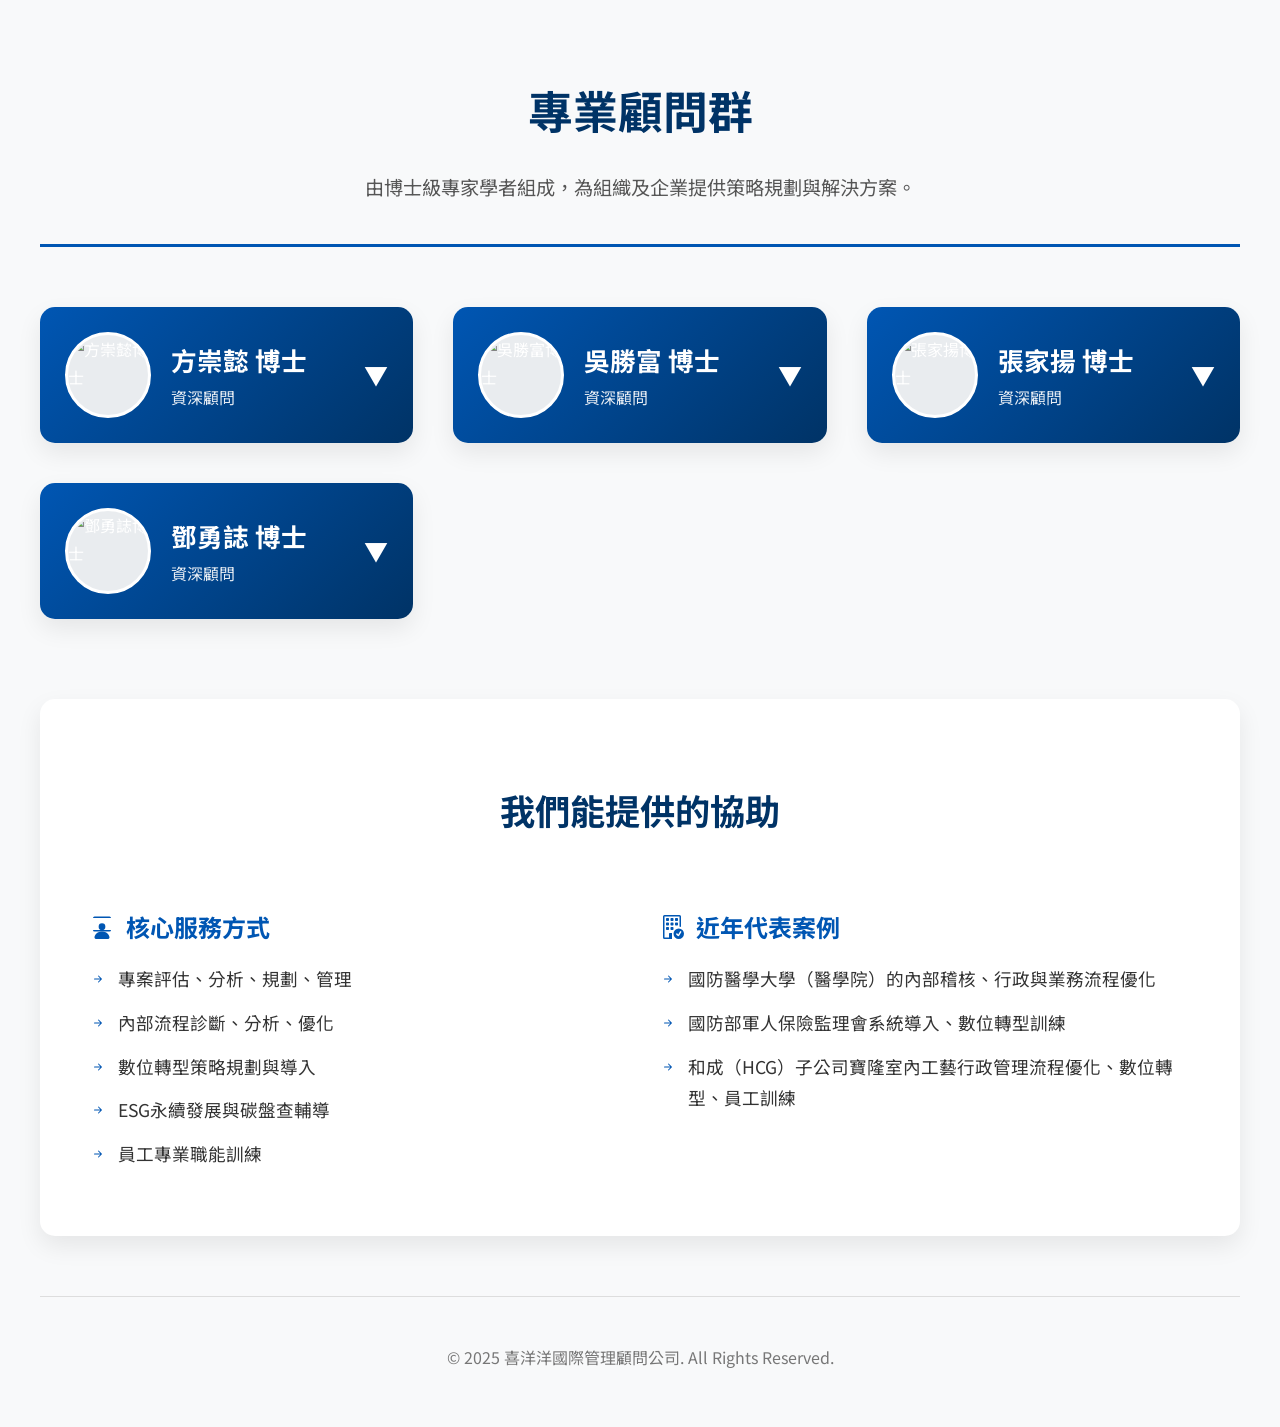
==== 喜洋洋顧問介紹.html @ e704289d "Update 喜洋洋顧問介紹.html" ====
<!DOCTYPE html>
<html lang="zh-TW">
<head>
    <meta charset="UTF-8">
    <meta name="viewport" content="width=device-width, initial-scale=1.0">
    <title>喜洋洋國際管理顧問</title>
    <style>
        @import url('https://fonts.googleapis.com/css2?family=Noto+Sans+TC:wght@400;500;700&display=swap');

        body {
            font-family: 'Noto Sans TC', sans-serif;
            background-color: #f8f9fa;
            color: #333;
            margin: 0;
            padding: 0;
            line-height: 1.8;
        }

        .container {
            max-width: 1200px;
            margin: 0 auto;
            padding: 40px 20px;
        }

        .header {
            text-align: center;
            margin-bottom: 60px;
            padding-bottom: 20px;
            border-bottom: 3px solid #0056b3;
        }

        .header h1 {
            font-size: 2.8em;
            color: #003366;
            margin-bottom: 10px;
            font-weight: 700;
        }

        .header p {
            font-size: 1.2em;
            color: #555;
        }

        .consultant-grid {
            display: grid;
            grid-template-columns: repeat(auto-fit, minmax(320px, 1fr));
            gap: 40px;
            margin-bottom: 80px;
        }

        .consultant-card {
            background-color: #ffffff;
            border-radius: 15px;
            box-shadow: 0 10px 25px rgba(0, 0, 0, 0.08);
            overflow: hidden;
            transition: transform 0.3s ease, box-shadow 0.3s ease;
            cursor: pointer;
        }

        .consultant-card:hover {
            transform: translateY(-10px);
            box-shadow: 0 15px 35px rgba(0, 86, 179, 0.15);
        }

        .card-header {
            display: flex;
            align-items: center;
            padding: 25px;
            background: linear-gradient(135deg, #0056b3, #003366);
            color: white;
        }

        .consultant-photo {
            width: 80px;
            height: 80px;
            border-radius: 50%;
            border: 3px solid white;
            margin-right: 20px;
            object-fit: cover;
            background-color: #e9ecef; /* Placeholder color */
        }

        .consultant-info h2 {
            margin: 0;
            font-size: 1.6em;
            font-weight: 700;
        }

        .consultant-info p {
            margin: 0;
            font-size: 1em;
            opacity: 0.9;
        }
        
        .arrow-icon {
            margin-left: auto;
            font-size: 1.5em;
            transition: transform 0.4s ease;
        }

        .consultant-card.open .arrow-icon {
            transform: rotate(180deg);
        }

        .card-body {
            max-height: 0;
            overflow: hidden;
            transition: max-height 0.7s ease-out, padding 0.7s ease-out;
            padding: 0 30px;
        }
        
        .consultant-card.open .card-body {
             max-height: 2000px; /* Adjust as needed */
             padding: 25px 30px;
        }

        .card-body h3 {
            font-size: 1.3em;
            color: #0056b3;
            border-left: 4px solid #0056b3;
            padding-left: 15px;
            margin-top: 0;
            margin-bottom: 15px;
        }

        .card-body ul {
            list-style-type: none;
            padding-left: 0;
            margin-bottom: 25px;
        }

        .card-body ul li {
            background: url('data:image/svg+xml;charset=UTF-8,<svg xmlns="http://www.w3.org/2000/svg" width="16" height="16" fill="%230056b3" class="bi bi-check-circle-fill" viewBox="0 0 16 16"><path d="M16 8A8 8 0 1 1 0 8a8 8 0 0 1 16 0zm-3.97-3.03a.75.75 0 0 0-1.08.022L7.477 9.417 5.384 7.323a.75.75 0 0 0-1.06 1.06L6.97 11.03a.75.75 0 0 0 1.079-.02l3.992-4.99a.75.75 0 0 0-.01-1.05z"/></svg>') no-repeat left center;
            padding-left: 25px;
            margin-bottom: 10px;
            font-size: 1em;
        }

        .expertise-pills {
            display: flex;
            flex-wrap: wrap;
            gap: 10px;
            padding-left: 0;
        }

        .expertise-pills li {
            background-color: #e7f0ff;
            color: #0056b3;
            padding: 8px 15px;
            border-radius: 20px;
            font-size: 0.9em;
            font-weight: 500;
        }

        .section {
            background-color: #ffffff;
            padding: 50px;
            border-radius: 15px;
            box-shadow: 0 10px 25px rgba(0, 0, 0, 0.08);
        }
        
        .section h2 {
            text-align: center;
            font-size: 2.2em;
            color: #003366;
            margin-bottom: 40px;
        }

        .section-content {
            display: flex;
            gap: 40px;
            flex-wrap: wrap;
        }

        .section-item {
            flex: 1;
            min-width: 300px;
        }

        .section-item h3 {
            font-size: 1.5em;
            color: #0056b3;
            margin-bottom: 15px;
            display: flex;
            align-items: center;
        }

        .section-item h3::before {
            content: '';
            display: inline-block;
            width: 24px;
            height: 24px;
            margin-right: 12px;
            background-size: contain;
        }
        
        h3.assist::before {
             background-image: url('data:image/svg+xml;charset=UTF-8,<svg xmlns="http://www.w3.org/2000/svg" width="24" height="24" fill="%230056b3" class="bi bi-person-workspace" viewBox="0 0 16 16"><path d="M4 16s-1 0-1-1 1-4 5-4 5 3 5 4-1 1-1 1H4Zm4-5.947a2.25 2.25 0 1 0 0-4.5 2.25 2.25 0 0 0 0 4.5Z"/><path d="M13 1a1 1 0 0 1 1 1v8a1 1 0 0 1-1 1H3a1 1 0 0 1-1-1V2a1 1 0 0 1 1-1h10ZM2 2v8h12V2H2Z"/></svg>');
        }
        
        h3.cases::before {
             background-image: url('data:image/svg+xml;charset=UTF-8,<svg xmlns="http://www.w3.org/2000/svg" width="24" height="24" fill="%230056b3" class="bi bi-building-check" viewBox="0 0 16 16"><path d="M12.5 16a3.5 3.5 0 1 0 0-7 3.5 3.5 0 0 0 0 7Zm1.679-4.493-1.335 2.226a.75.75 0 0 1-1.174.144l-.774-.773a.5.5 0 0 1 .708-.708l.547.548 1.17-1.951a.5.5 0 1 1 .858.514Z"/><path d="M2 1a1 1 0 0 1 1-1h10a1 1 0 0 1 1 1v6.5a.5.5 0 0 1-1 0V1H3v14h3v-2.5a.5.5 0 0 1 .5-.5H8v4H3a1 1 0 0 1-1-1V1Z"/><path d="M4.5 2a.5.5 0 0 0-.5.5v1a.5.5 0 0 0 .5.5h1a.5.5 0 0 0 .5-.5v-1a.5.5 0 0 0-.5-.5h-1Zm3 0a.5.5 0 0 0-.5.5v1a.5.5 0 0 0 .5.5h1a.5.5 0 0 0 .5-.5v-1a.5.5 0 0 0-.5-.5h-1Zm3 0a.5.5 0 0 0-.5.5v1a.5.5 0 0 0 .5.5h1a.5.5 0 0 0 .5-.5v-1a.5.5 0 0 0-.5-.5h-1Zm-6 3a.5.5 0 0 0-.5.5v1a.5.5 0 0 0 .5.5h1a.5.5 0 0 0 .5-.5v-1a.5.5 0 0 0-.5-.5h-1Zm3 0a.5.5 0 0 0-.5.5v1a.5.5 0 0 0 .5.5h1a.5.5 0 0 0 .5-.5v-1a.5.5 0 0 0-.5-.5h-1Zm3 0a.5.5 0 0 0-.5.5v1a.5.5 0 0 0 .5.5h1a.5.5 0 0 0 .5-.5v-1a.5.5 0 0 0-.5-.5h-1Zm-6 3a.5.5 0 0 0-.5.5v1a.5.5 0 0 0 .5.5h1a.5.5 0 0 0 .5-.5v-1a.5.5 0 0 0-.5-.5h-1Zm3 0a.5.5 0 0 0-.5.5v1a.5.5 0 0 0 .5.5h1a.5.5 0 0 0 .5-.5v-1a.5.5 0 0 0-.5-.5h-1Z"/></svg>');
        }

        .section-item ul {
            list-style: none;
            padding-left: 0;
            margin-top: 0;
        }

        .section-item ul li {
            background: url('data:image/svg+xml;charset=UTF-8,<svg xmlns="http://www.w3.org/2000/svg" width="16" height="16" fill="%230056b3" class="bi bi-arrow-right-short" viewBox="0 0 16 16"><path fill-rule="evenodd" d="M4 8a.5.5 0 0 1 .5-.5h5.793L8.146 5.354a.5.5 0 1 1 .708-.708l3 3a.5.5 0 0 1 0 .708l-3 3a.5.5 0 0 1-.708-.708L10.293 8.5H4.5A.5.5 0 0 1 4 8z"/></svg>') no-repeat left 8px;
            padding-left: 28px;
            margin-bottom: 12px;
            font-size: 1.1em;
        }

        .footer {
            text-align: center;
            margin-top: 60px;
            padding-top: 30px;
            border-top: 1px solid #ddd;
            color: #777;
        }

    </style>
</head>
<body>

    <div class="container">

        <header class="header">
            <h1>專業顧問群</h1>
            <p>由博士級專家學者組成，為組織及企業提供策略規劃與解決方案。</p>
        </header>

        <div class="consultant-grid">

            <!-- 方崇懿博士 -->
            <div class="consultant-card" id="consultant1">
                <div class="card-header">
                    <img src="https://i.pravatar.cc/80?u=fang" alt="方崇懿博士" class="consultant-photo">
                    <div class="consultant-info">
                        <h2>方崇懿 博士</h2>
                        <p>資深顧問</p>
                    </div>
                    <div class="arrow-icon">&#9660;</div>
                </div>
                <div class="card-body">
                    <h3>學歷</h3>
                    <ul>
                        <li>國立台灣科技大學財務金融研究所博士</li>
                    </ul>
                    <h3>現職</h3>
                    <ul>
                        <li>喜洋洋國際管理顧問公司資深顧問</li>
                        <li>國防醫學院校務基金稽核委員會稽核委員/召集人</li>
                        <li>中華決策科學學會秘書長</li>
                        <li>彩券永續發展協會副秘書長</li>
                        <li>彩券永續發展研究院執行長</li>
                        <li>國防部軍人保險監理會財務研究小組顧問</li>
                        <li>國防大學財務管理學系兼任副教授</li>
                        <li>國防工業發展基金會列管軍品廠商資格級別認證評鑑委員</li>
                    </ul>
                    <h3>經歷</h3>
                    <ul>
                        <li>國防大學財務管理學系專任助理教授、專任副教授</li>
                        <li>國防部軍人保險監理會財務研究小組</li>
                        <li>台灣科技大學台灣彩券與博彩研究中心研究員</li>
                        
                    </ul>
                    <h3>專長領域</h3>
                    <ul class="expertise-pills">
                        <li>財務資源管理</li>
                        <li>政府會計審計</li>
                        <li>運動彩券政策與制度研究</li>
                        <li>系統動態學建模與政策分析</li>
                        <li>AI應用規劃</li>
                        <li>Google 數位人才探索計畫 資格認證 Digital Marketing and Analytics、Google Cloud Computing Foundations
Generative Al for Developers</li>
                    </ul>
                </div>
            </div>

            <!-- 吳勝富博士 -->
            <div class="consultant-card" id="consultant2">
                <div class="card-header">
                    <img src="https://i.pravatar.cc/80?u=wu" alt="吳勝富博士" class="consultant-photo">
                    <div class="consultant-info">
                        <h2>吳勝富 博士</h2>
                        <p>資深顧問</p>
                    </div>
                     <div class="arrow-icon">&#9660;</div>
                </div>
                <div class="card-body">
                    <h3>學歷</h3>
                    <ul>
                        <li>國立臺北科技大學工商管理研究所博士</li>
                    </ul>
                    <h3>現職</h3>
                    <ul>
                        <li>喜洋洋國際管理顧問公司資深顧問</li>
                        <li>國防醫學院校務基金稽核委員會稽核委員</li>
                        <li>國防部軍人保險監理會財務研究小組顧問</li>
                        <li>文化大學國企系兼任副教授</li>
                        <li>上市上櫃董事、監察人及公司治理主管進修課程講師</li>
                    <h3>經歷</h3>
                    <ul>
                        <li>國防大學財務管理學系專任講師、專任助理教授、專任副教授</li>
                        <li>致理科技大學會資系兼任副教授</li>
                        <li>彩券永續發展研究院永續長</li>
                        <li>國防部軍人保險監理會財務研究小組</li>
                        <li>國防大學財務管理學系兼任副教授</li>
                        <li>勞動力發展署提升勞工自主學習計畫-ESG永續經營碳盤查實務訓練班 課程講師</li>
                   </ul>
                    <h3>專業證照</h3>
                    <ul>
                        <li>IPMA Level B 國際專案管理師</li>
                        <li>ICAEA國際ERP電腦稽核師(CEAP)</li>
                        <li>經濟部iPAS淨零碳規劃管理師(初級)</li>
                        <li>AFNOR ISO 14064-1: 2018主導查證員</li>
                        <li>AFNOR ISO 14067: 2018主導查證員</li>
                        <li>TUV NORD ESG 永續報告書訓練(GRI2021/SASB/TCFD standards)</li>
                    </ul>
                    <h3>專長領域</h3>
                    <ul class="expertise-pills">
                        <li>ESG永續議題</li>
                        <li>公司治理</li>
                        <li>國防財務管理</li>
                        <li>電腦稽核</li>
                    </ul>
                </div>
            </div>

            <!-- 張家揚博士 -->
            <div class="consultant-card" id="consultant3">
                <div class="card-header">
                    <img src="https://i.pravatar.cc/80?u=chang" alt="張家揚博士" class="consultant-photo">
                    <div class="consultant-info">
                        <h2>張家揚 博士</h2>
                        <p>資深顧問</p>
                    </div>
                     <div class="arrow-icon">&#9660;</div>
                </div>
                <div class="card-body">
                    <h3>學歷</h3>
                    <ul>
                        <li>國立臺灣科技大學博士</li>
                    </ul>
                    <h3>現職</h3>
                    <ul>
                        <li>喜洋洋國際管理顧問公司資深顧問</li>
                        <li>彩券永續發展研究院營運長</li>
                        <li>中華決策科學學會副秘書長</li>
                    </ul>
                    <h3>經歷</h3>
                    <ul>
                        <li>國立臺灣科技大學台灣彩券與博彩研究中心研究員</li>
                        <li>中華決策科學學會副秘書長</li>
                    </ul>
                    <h3>專業證照</h3>
                    <ul>
                        <li>中華專案管理學會專案助理證書</li>
                        <li>行政院公共工程委員會採購專業人員基礎訓練及格證書</li>
                        <li>財政部促參專業式教育訓練結訓證明書</li>
                    </ul>
                    <h3>專長領域</h3>
                    <ul class="expertise-pills">
                        <li>專案管理</li>
                        <li>策略管理</li>
                    </ul>
                </div>
            </div>
            
            <!-- 鄧勇誌博士 -->
            <div class="consultant-card" id="consultant4">
                <div class="card-header">
                    <img src="https://i.pravatar.cc/80?u=deng" alt="鄧勇誌博士" class="consultant-photo">
                    <div class="consultant-info">
                        <h2>鄧勇誌 博士</h2>
                        <p>資深顧問</p>
                    </div>
                     <div class="arrow-icon">&#9660;</div>
                </div>
                <div class="card-body">
                     <h3>學歷</h3>
                    <ul>
                        <li>國立臺北科技大學管理博士</li>
                    </ul>
                    <h3>現職</h3>
                    <ul>
                        <li>國防醫學大學校務基金稽核</li>
                        <li>彩券永續發展研究院數位長</li>
                        <li>國防大學財務管理學系兼任助理教授</li>
                        <li>明新科技大學工業工程管理系兼任助理教授</li>
                        <li>台北市員林高中校友會青年委員會主委</li>
                        <li>國防工業發展基金會列管軍品廠商資格級別認證評鑑委員</li>
                        <li>IPMA國際專案管理師(Level-B)</li>
                        <li>Google 數位人才探索計畫 資格認證 (Digital Marketing and Analytics, Google Cloud Computing Foundations, Generative Al for Developers)</li>
                    </ul>
                    <h3>專長領域</h3>
                    <ul class="expertise-pills">
                        <li>專案管理</li>
                        <li>數位轉型</li>
                        <li>流程優化</li>
                        <li>數據分析</li>
                    </ul>
                </div>
            </div>

        </div>

        <section class="section">
            <h2>我們能提供的協助</h2>
            <div class="section-content">
                <div class="section-item">
                    <h3 class="assist">核心服務方式</h3>
                    <ul>
                        <li>專案評估、分析、規劃、管理</li>
                        <li>內部流程診斷、分析、優化</li>
                        <li>數位轉型策略規劃與導入</li>
                        <li>ESG永續發展與碳盤查輔導</li>
                        <li>員工專業職能訓練</li>
                    </ul>
                </div>
                <div class="section-item">
                    <h3 class="cases">近年代表案例</h3>
                    <ul>
                        <li>國防醫學大學（醫學院）的內部稽核、行政與業務流程優化</li>
                        <li>國防部軍人保險監理會系統導入、數位轉型訓練</li>
                        <li>和成（HCG）子公司寶隆室內工藝行政管理流程優化、數位轉型、員工訓練</li>
                    </ul>
                </div>
            </div>
        </section>

        <footer class="footer">
            <p>&copy; 2025 喜洋洋國際管理顧問公司. All Rights Reserved.</p>
        </footer>

    </div>

    <script>
        document.addEventListener('DOMContentLoaded', function () {
            const cards = document.querySelectorAll('.consultant-card');
            
            cards.forEach(card => {
                card.addEventListener('click', function() {
                    // Close all other open cards
                    cards.forEach(otherCard => {
                        if (otherCard !== this && otherCard.classList.contains('open')) {
                            otherCard.classList.remove('open');
                        }
                    });
                    // Toggle the clicked card
                    this.classList.toggle('open');
                });
            });
        });
    </script>

</body>
</html>
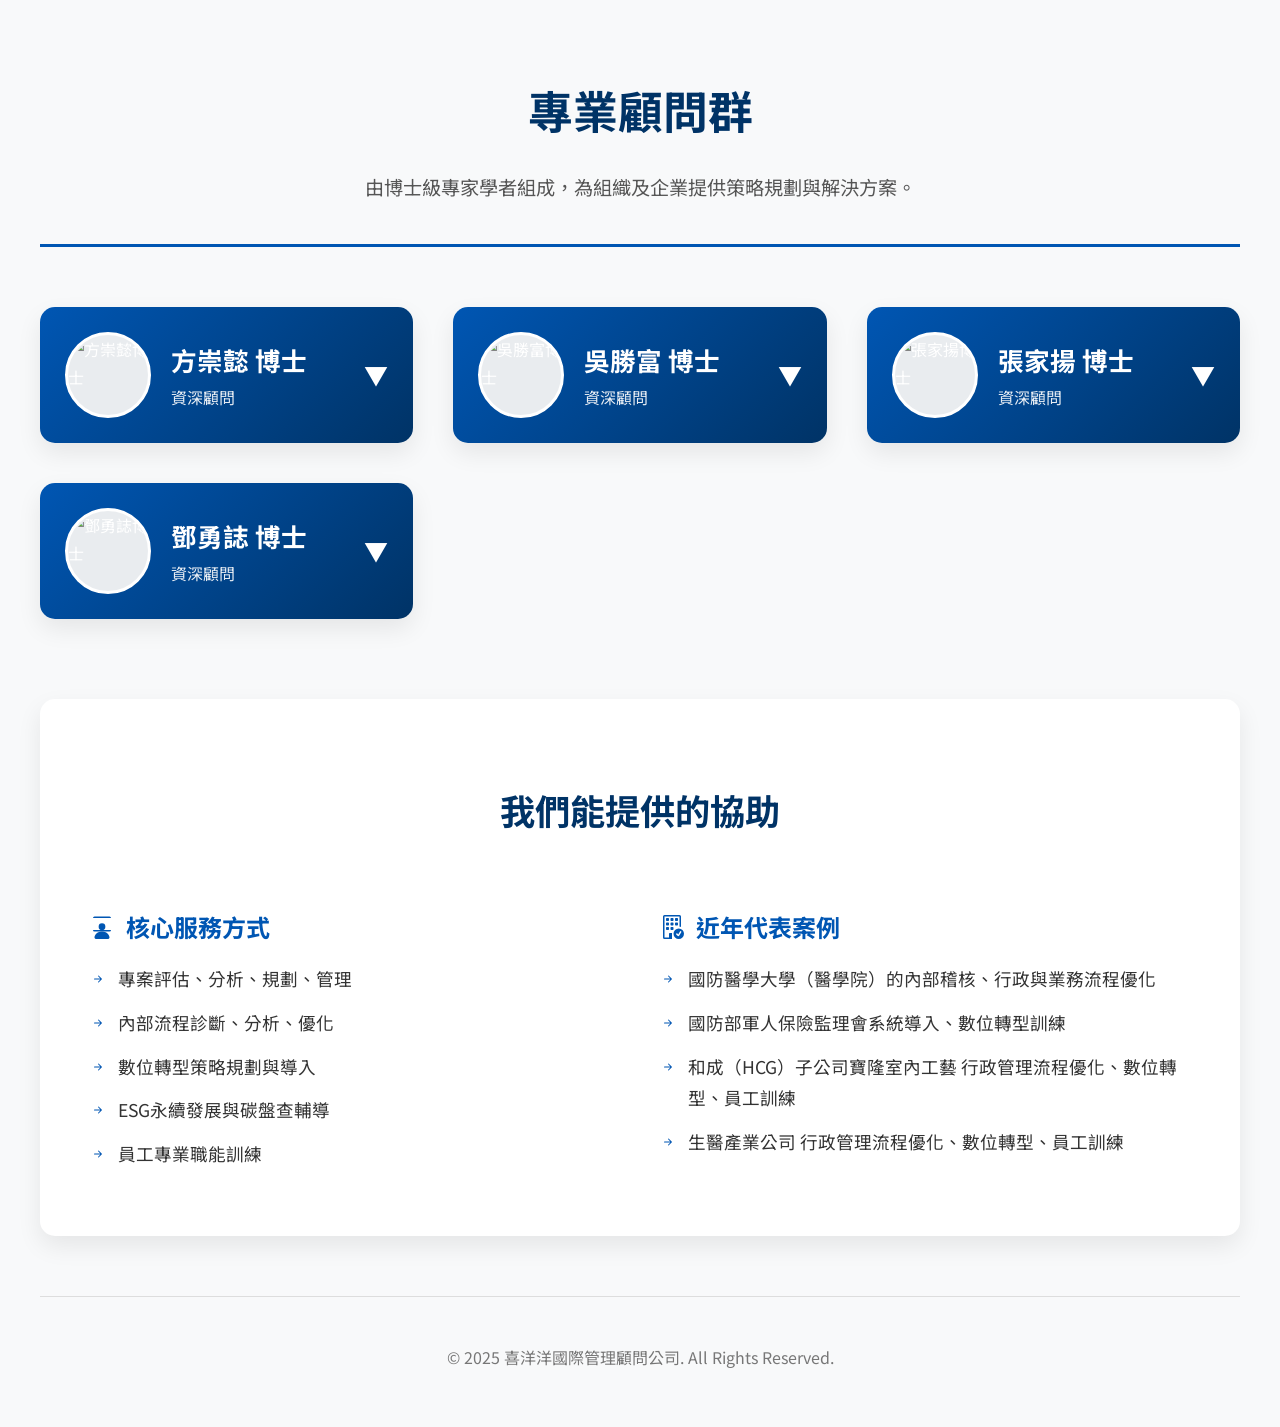
==== commit 68bcaa2e: "Update 喜洋洋顧問介紹.html" ====
--- a/喜洋洋顧問介紹.html
+++ b/喜洋洋顧問介紹.html
@@ -428,7 +428,8 @@
                     <ul>
                         <li>國防醫學大學（醫學院）的內部稽核、行政與業務流程優化</li>
                         <li>國防部軍人保險監理會系統導入、數位轉型訓練</li>
-                        <li>和成（HCG）子公司寶隆室內工藝行政管理流程優化、數位轉型、員工訓練</li>
+                        <li>和成（HCG）子公司寶隆室內工藝 行政管理流程優化、數位轉型、員工訓練</li>
+                        <li>生醫產業公司 行政管理流程優化、數位轉型、員工訓練</li>
                     </ul>
                 </div>
             </div>
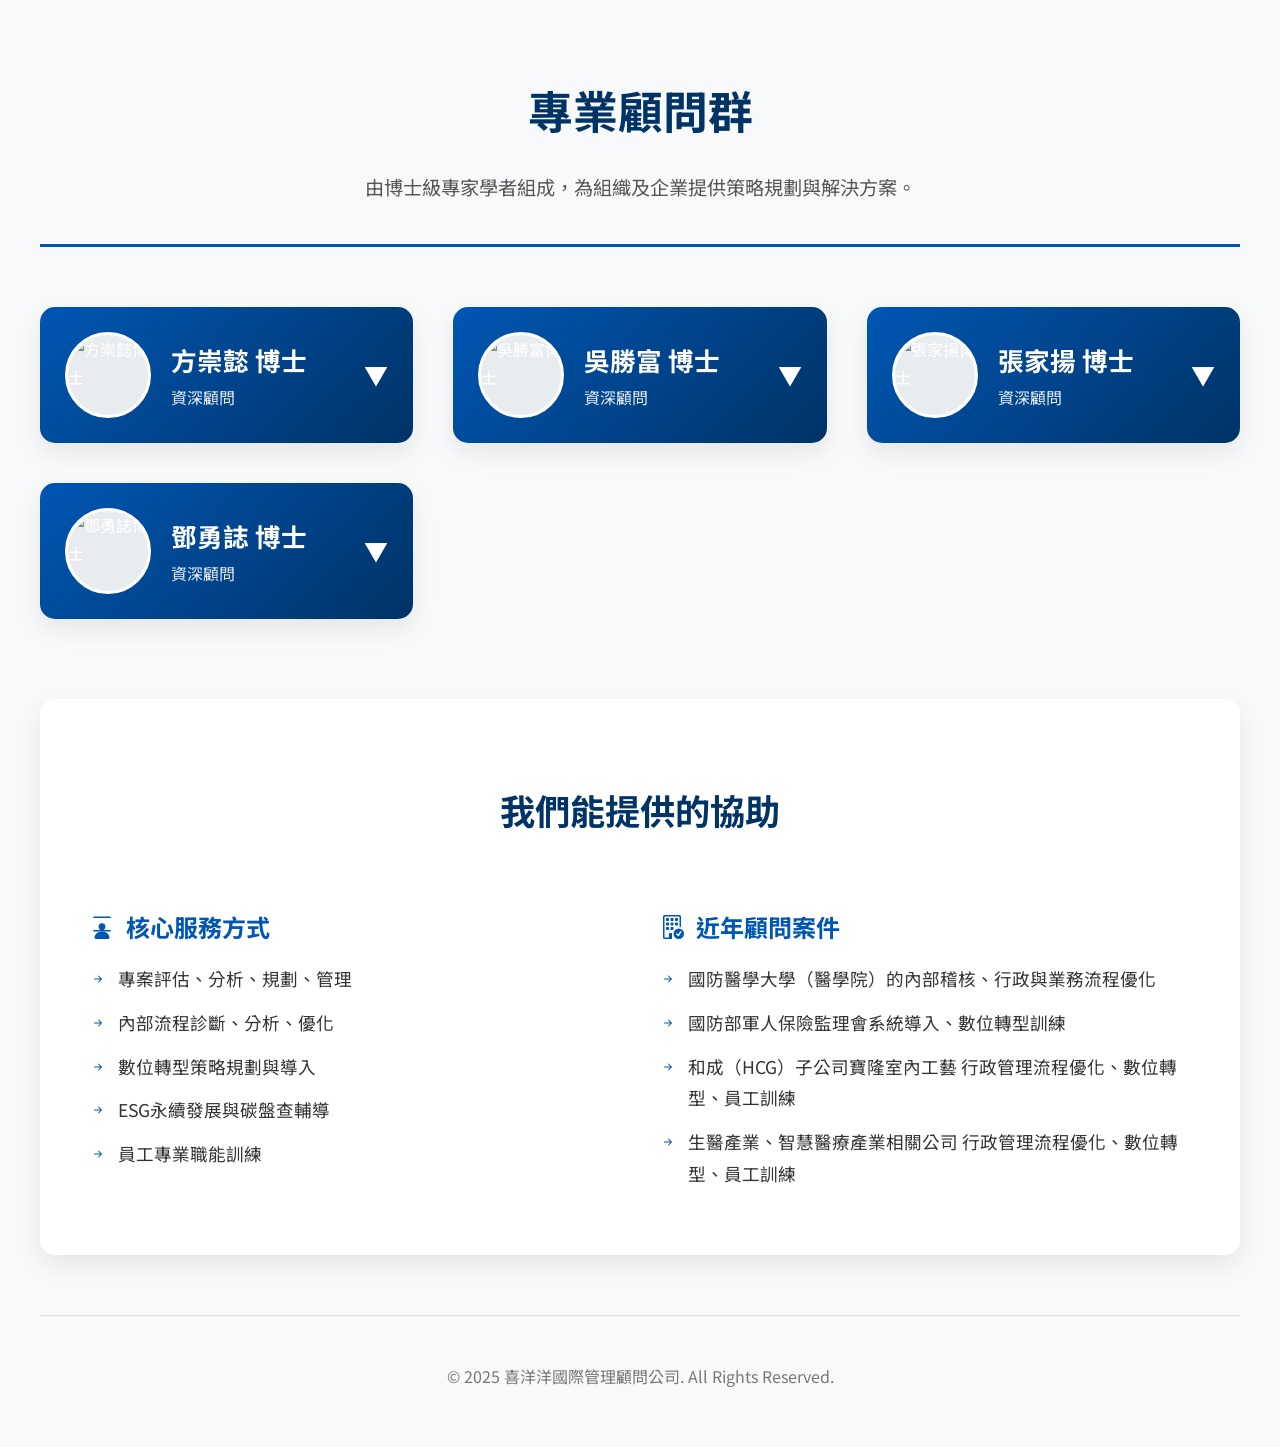
==== commit f7551417: "Update 喜洋洋顧問介紹.html" ====
--- a/喜洋洋顧問介紹.html
+++ b/喜洋洋顧問介紹.html
@@ -424,12 +424,12 @@
                     </ul>
                 </div>
                 <div class="section-item">
-                    <h3 class="cases">近年代表案例</h3>
+                    <h3 class="cases">近年顧問案件</h3>
                     <ul>
                         <li>國防醫學大學（醫學院）的內部稽核、行政與業務流程優化</li>
                         <li>國防部軍人保險監理會系統導入、數位轉型訓練</li>
                         <li>和成（HCG）子公司寶隆室內工藝 行政管理流程優化、數位轉型、員工訓練</li>
-                        <li>生醫產業公司 行政管理流程優化、數位轉型、員工訓練</li>
+                        <li>生醫產業、智慧醫療產業相關公司 行政管理流程優化、數位轉型、員工訓練</li>
                     </ul>
                 </div>
             </div>
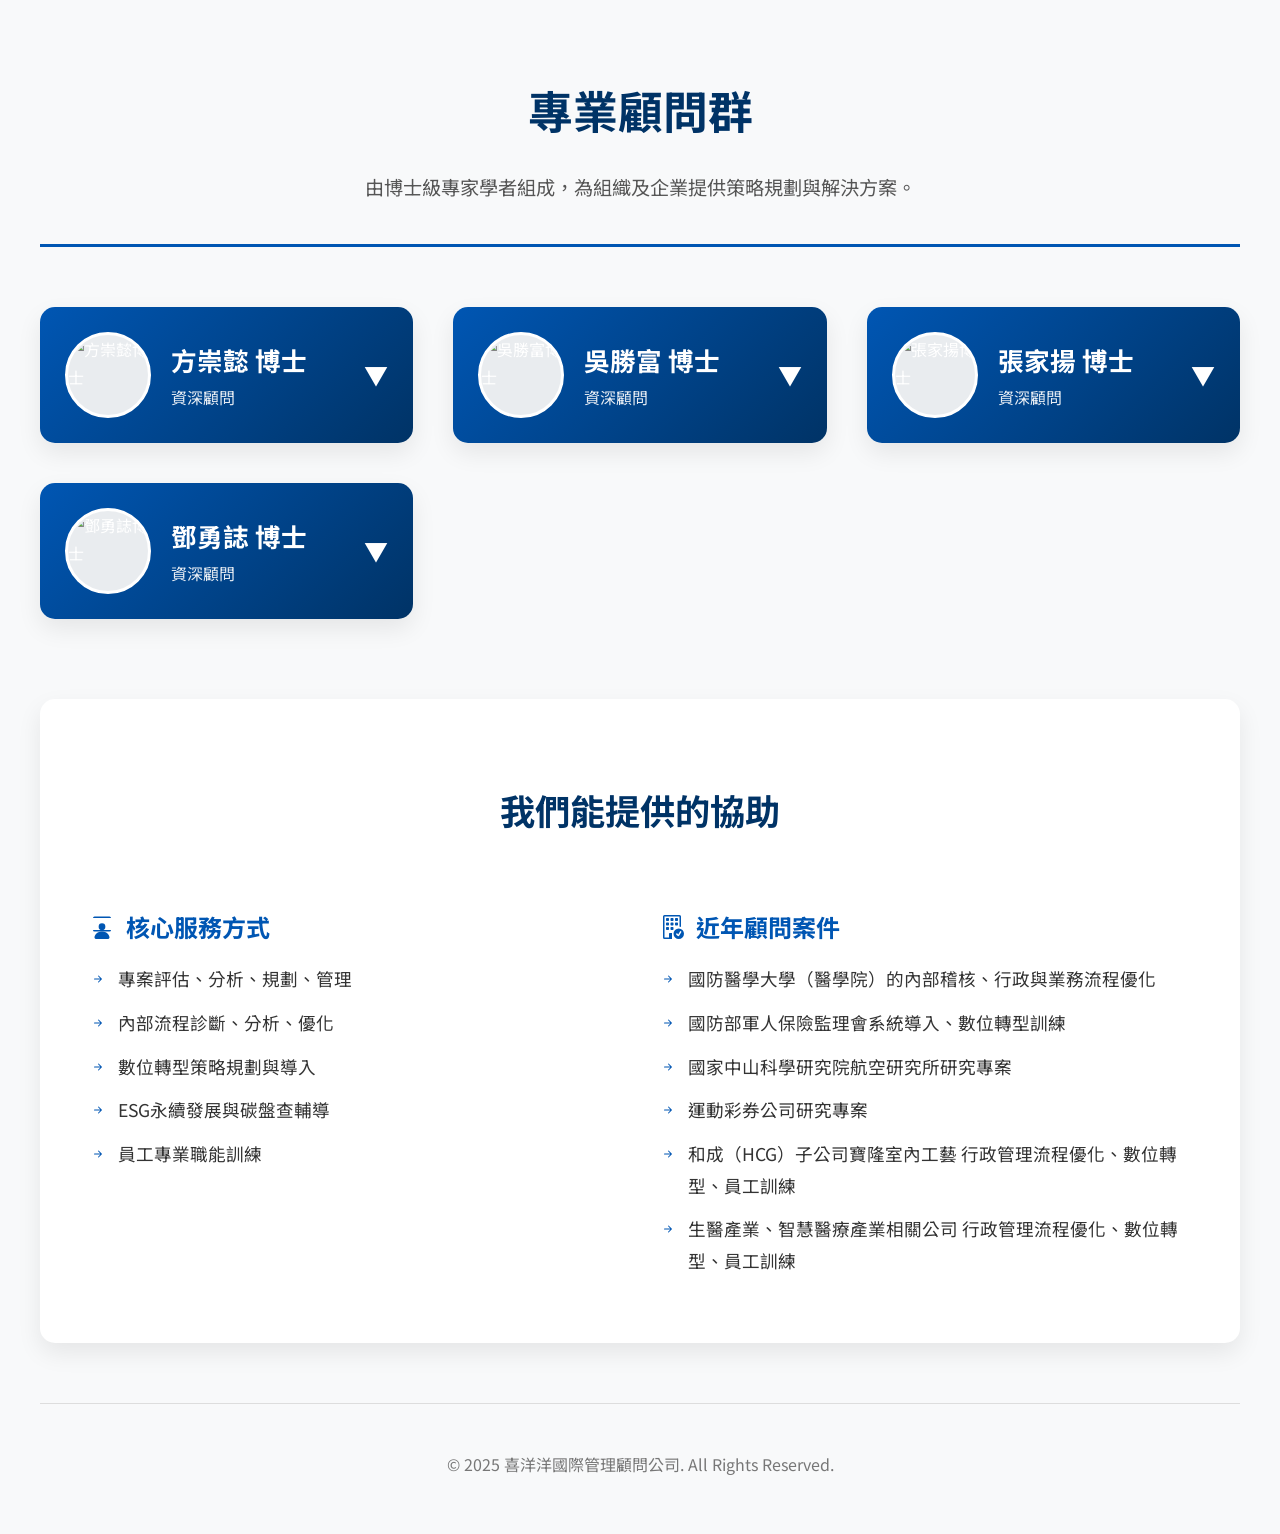
==== commit 7179975b: "Update 喜洋洋顧問介紹.html" ====
--- a/喜洋洋顧問介紹.html
+++ b/喜洋洋顧問介紹.html
@@ -428,6 +428,8 @@
                     <ul>
                         <li>國防醫學大學（醫學院）的內部稽核、行政與業務流程優化</li>
                         <li>國防部軍人保險監理會系統導入、數位轉型訓練</li>
+                        <li>國家中山科學研究院航空研究所研究專案</li>
+                        <li>運動彩券公司研究專案</li>
                         <li>和成（HCG）子公司寶隆室內工藝 行政管理流程優化、數位轉型、員工訓練</li>
                         <li>生醫產業、智慧醫療產業相關公司 行政管理流程優化、數位轉型、員工訓練</li>
                     </ul>
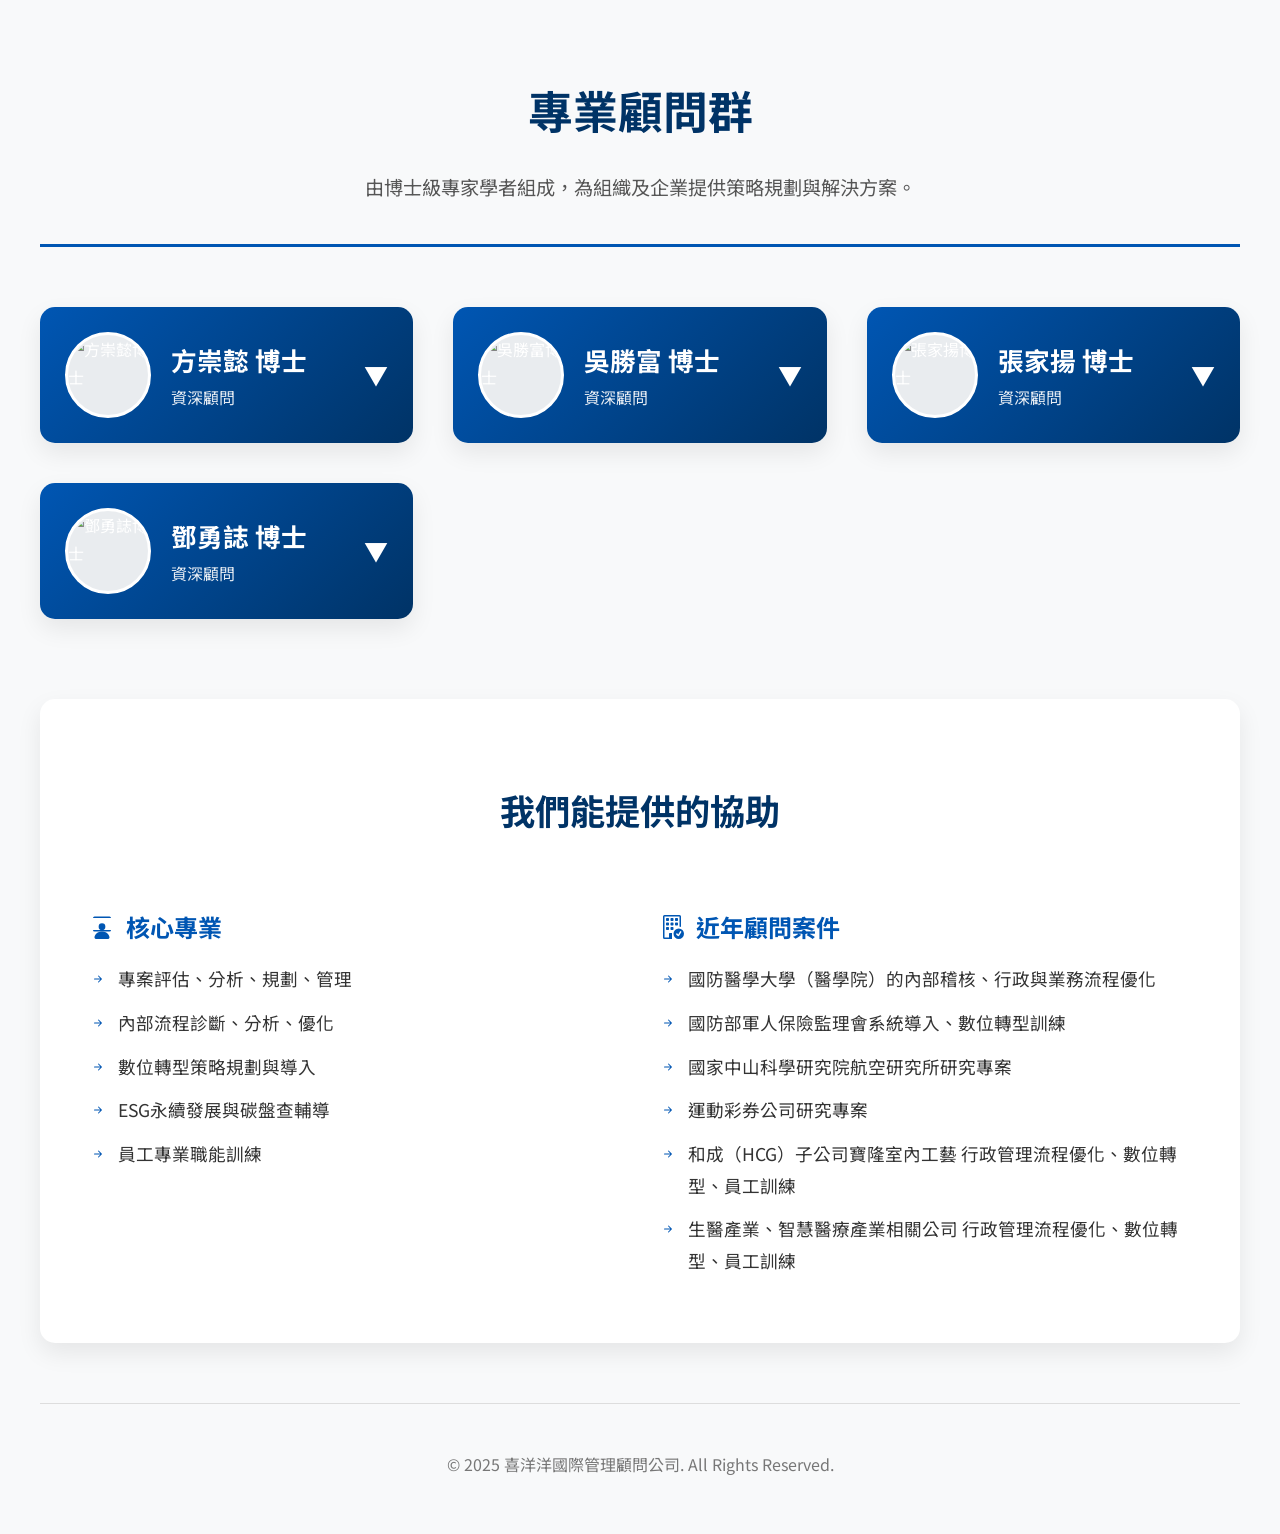
==== commit 12020302: "Update 喜洋洋顧問介紹.html" ====
--- a/喜洋洋顧問介紹.html
+++ b/喜洋洋顧問介紹.html
@@ -414,7 +414,7 @@
             <h2>我們能提供的協助</h2>
             <div class="section-content">
                 <div class="section-item">
-                    <h3 class="assist">核心服務方式</h3>
+                    <h3 class="assist">核心專業</h3>
                     <ul>
                         <li>專案評估、分析、規劃、管理</li>
                         <li>內部流程診斷、分析、優化</li>
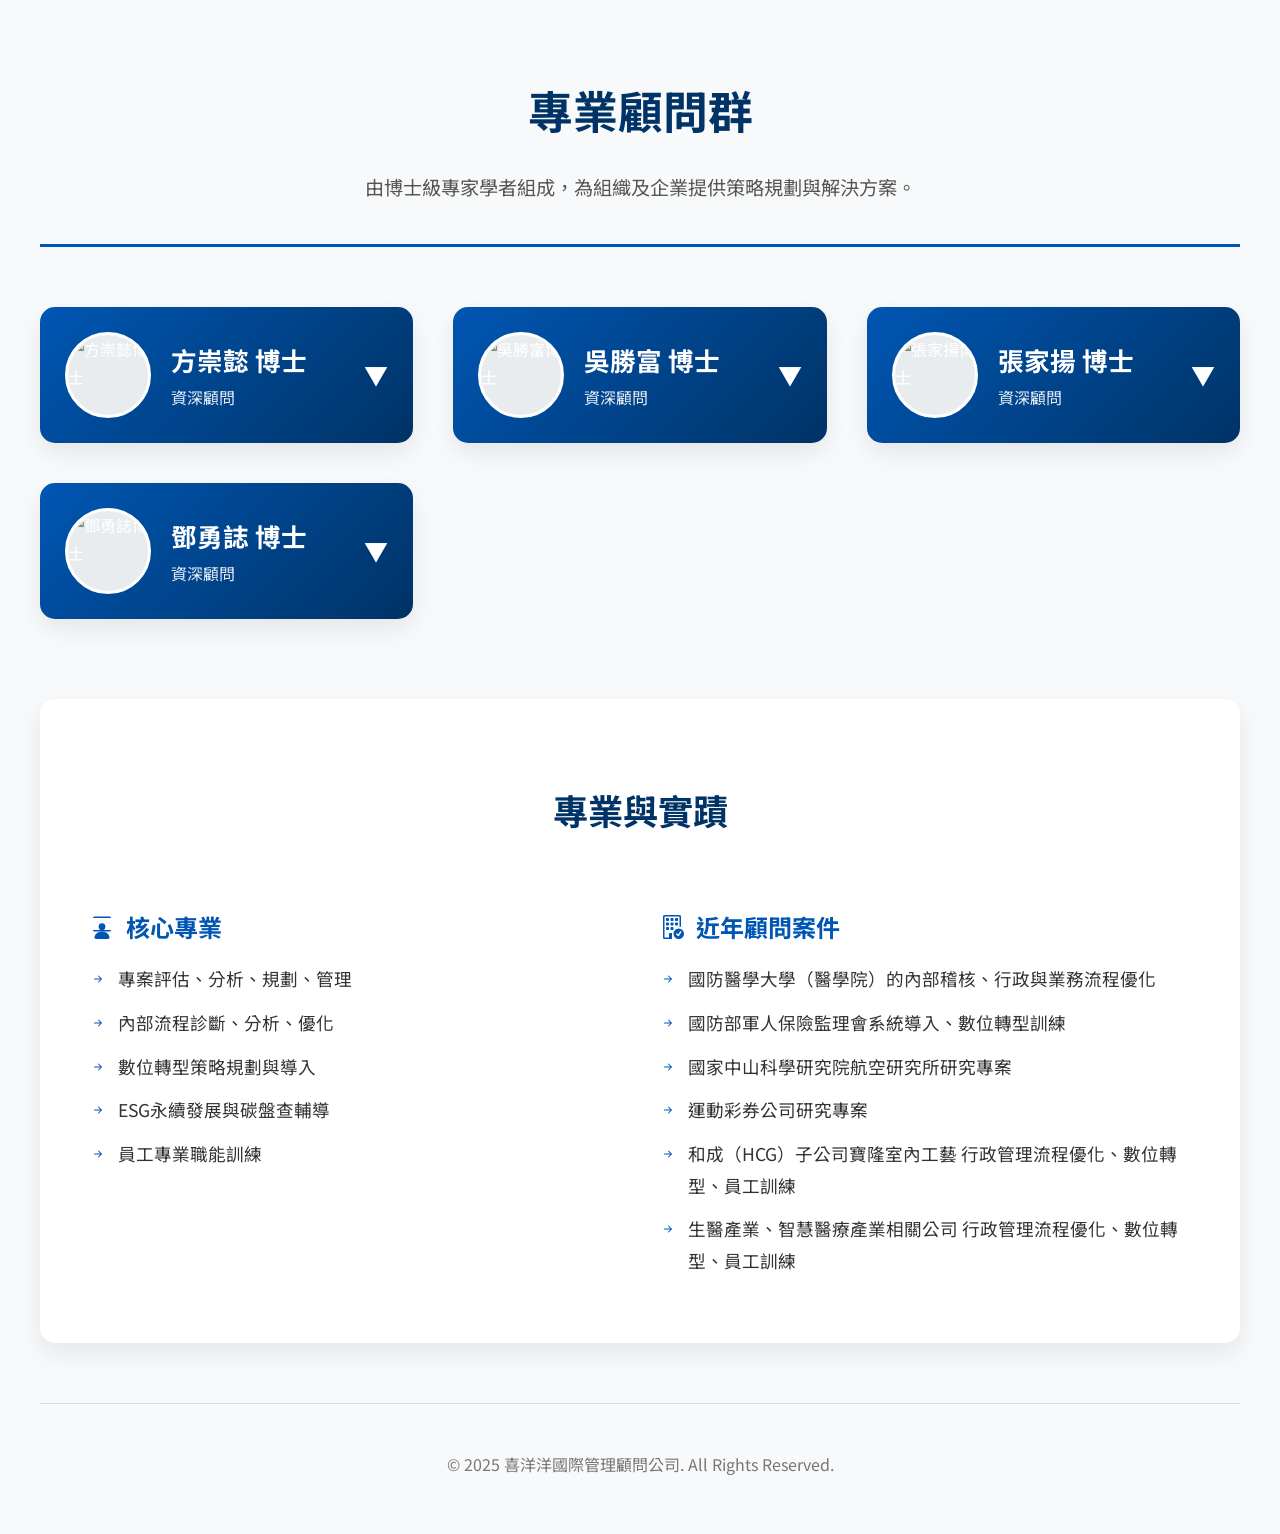
==== commit 3e34a861: "Update 喜洋洋顧問介紹.html" ====
--- a/喜洋洋顧問介紹.html
+++ b/喜洋洋顧問介紹.html
@@ -274,7 +274,7 @@
                         <li>財務資源管理</li>
                         <li>政府會計審計</li>
                         <li>運動彩券政策與制度研究</li>
-                        <li>系統動態學建模與政策分析</li>
+                        <li>系統動態學建模與策略分析</li>
                         <li>AI應用規劃</li>
                         <li>Google 數位人才探索計畫 資格認證 Digital Marketing and Analytics、Google Cloud Computing Foundations
 Generative Al for Developers</li>
@@ -326,7 +326,7 @@
                     <ul class="expertise-pills">
                         <li>ESG永續議題</li>
                         <li>公司治理</li>
-                        <li>國防財務管理</li>
+                        <li>財務管理</li>
                         <li>電腦稽核</li>
                     </ul>
                 </div>
@@ -401,8 +401,8 @@
                     <h3>專長領域</h3>
                     <ul class="expertise-pills">
                         <li>專案管理</li>
-                        <li>數位轉型</li>
-                        <li>流程優化</li>
+                        <li>績效評估</li>
+                        <li>內部稽核</li>
                         <li>數據分析</li>
                     </ul>
                 </div>
@@ -411,7 +411,7 @@
         </div>
 
         <section class="section">
-            <h2>我們能提供的協助</h2>
+            <h2>專業與實蹟</h2>
             <div class="section-content">
                 <div class="section-item">
                     <h3 class="assist">核心專業</h3>
